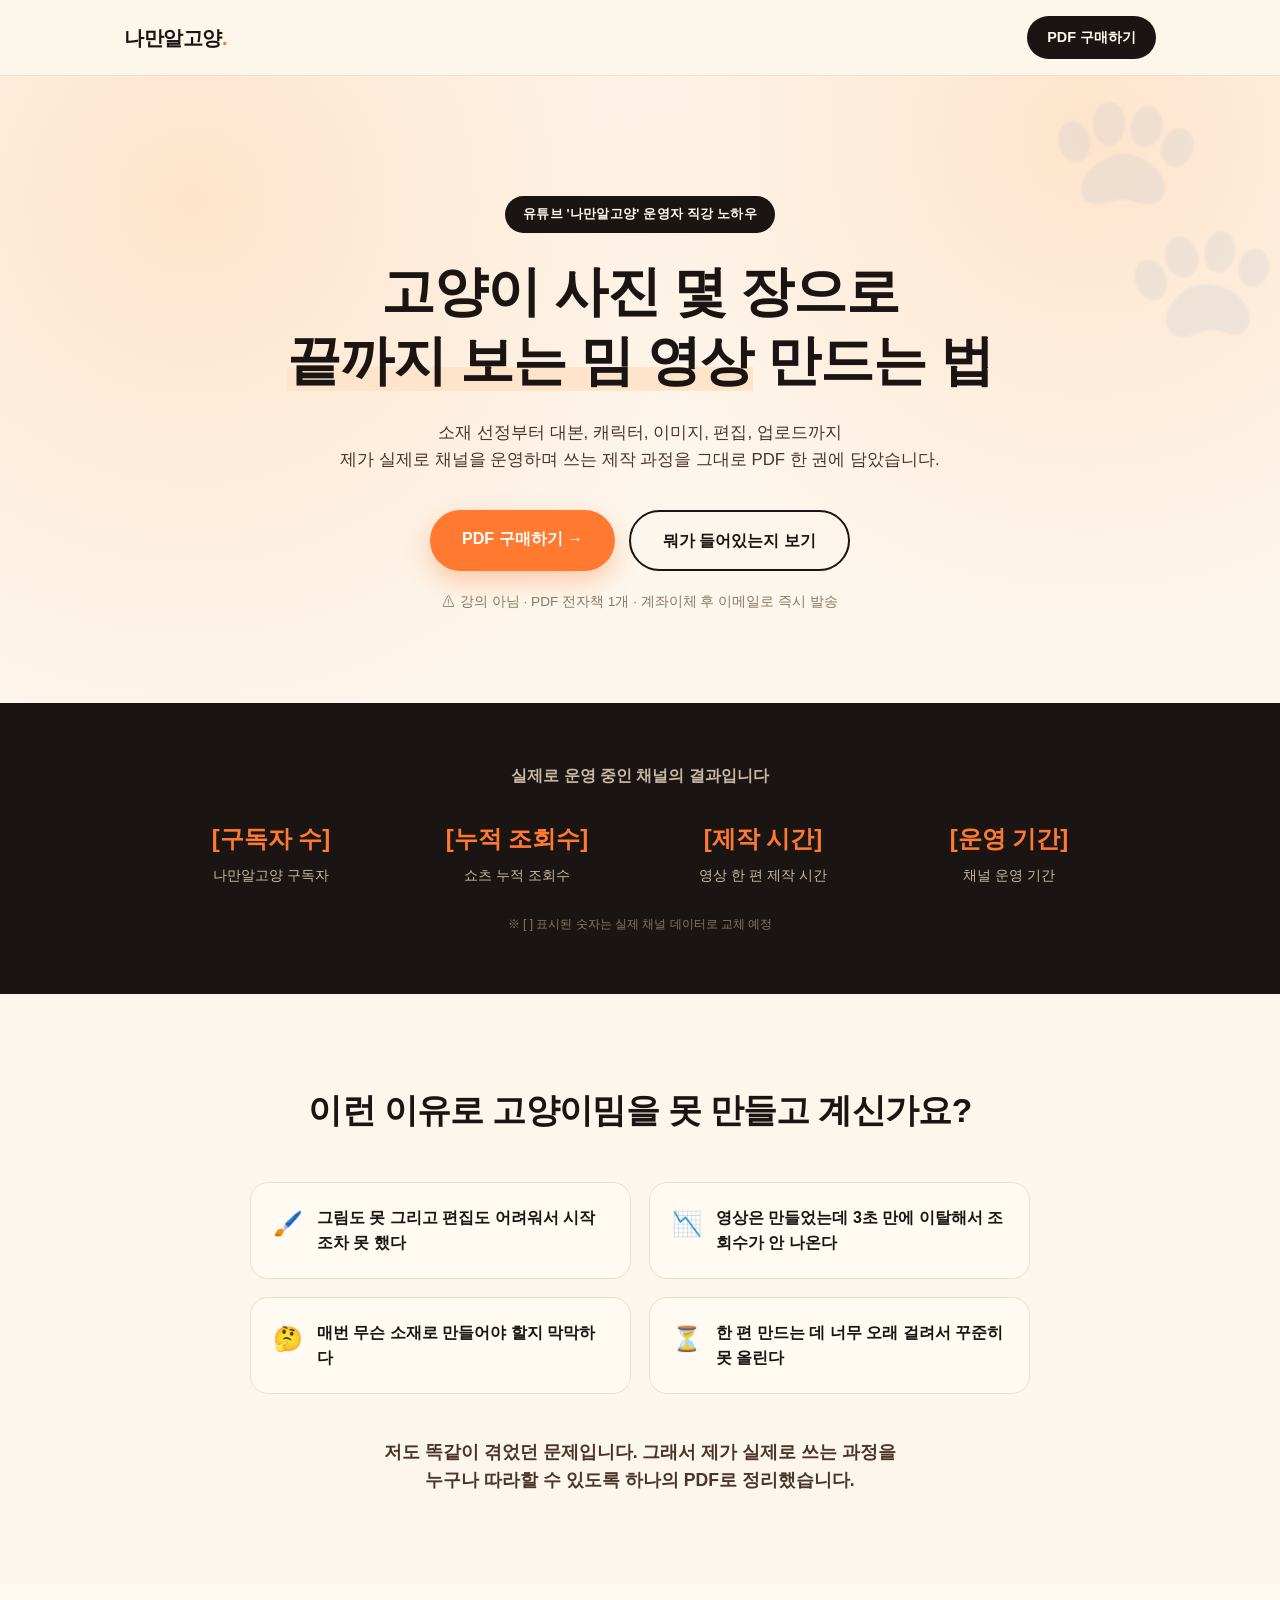
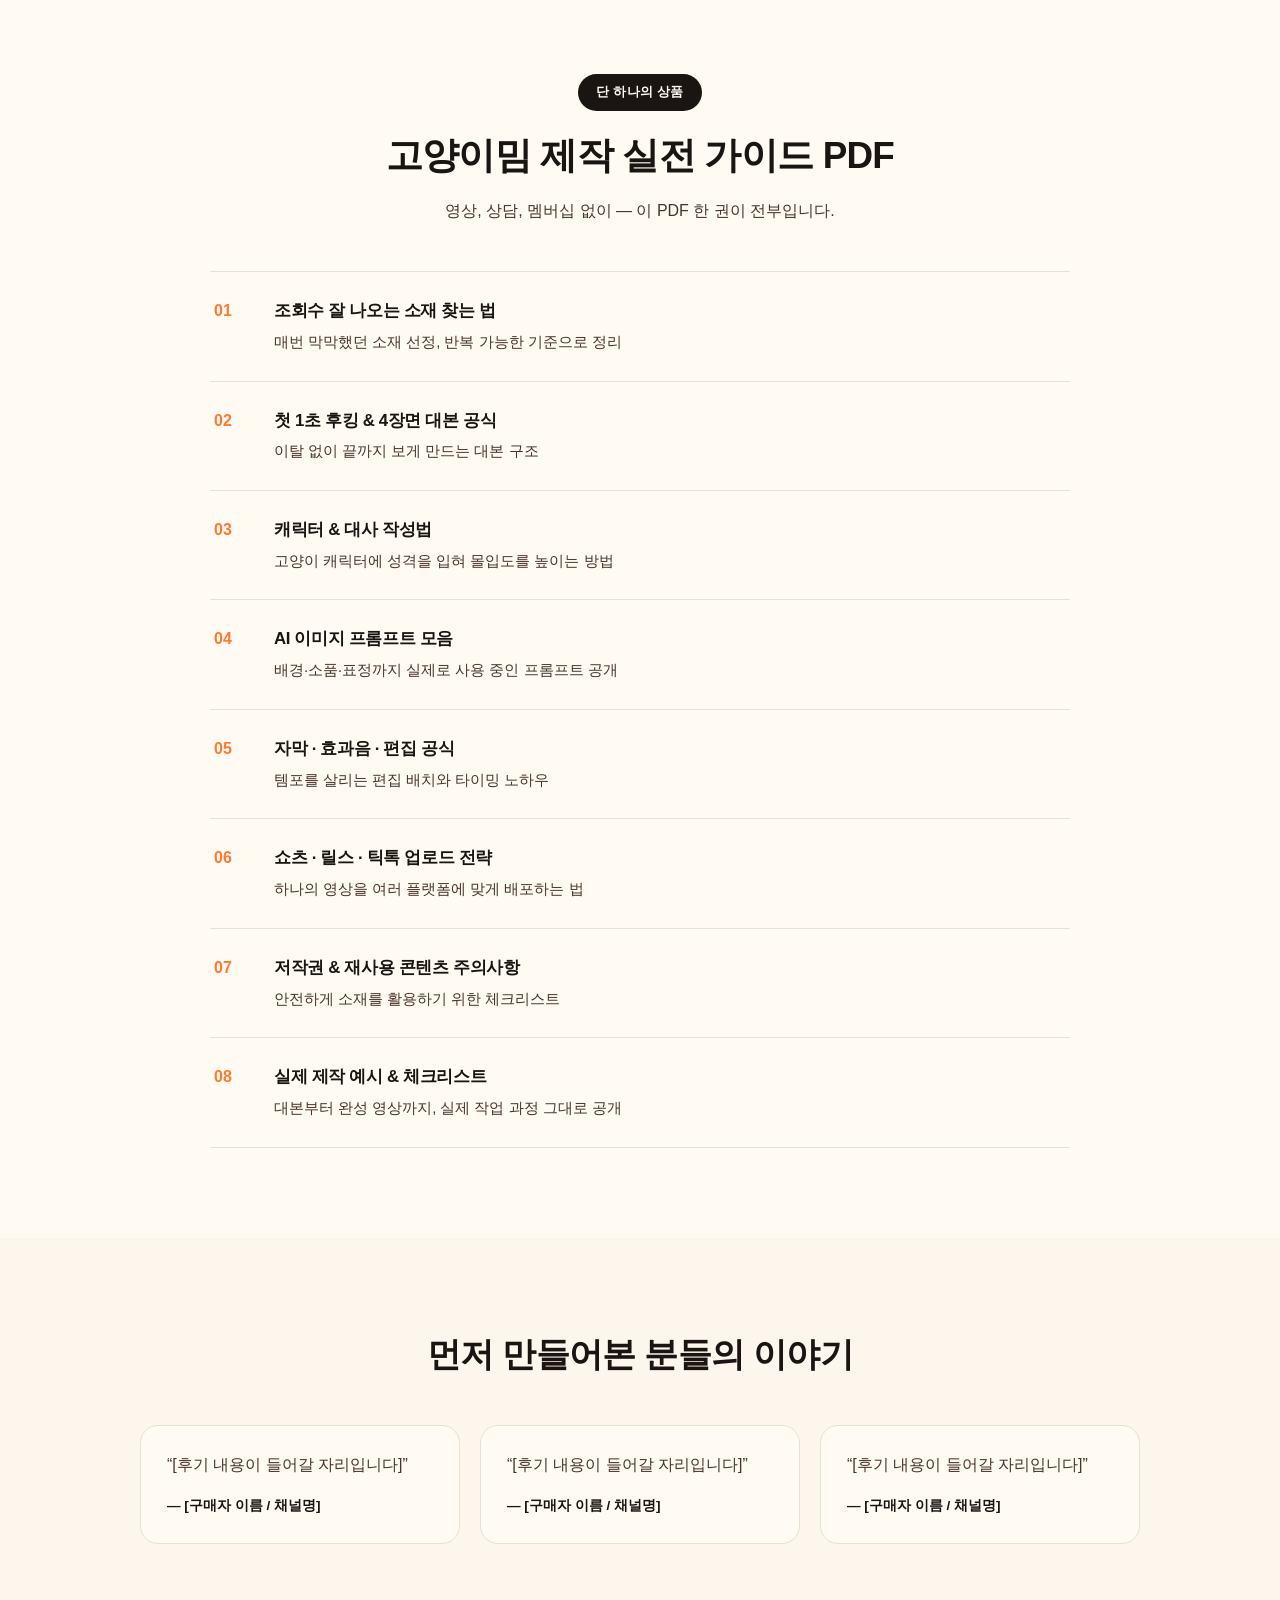
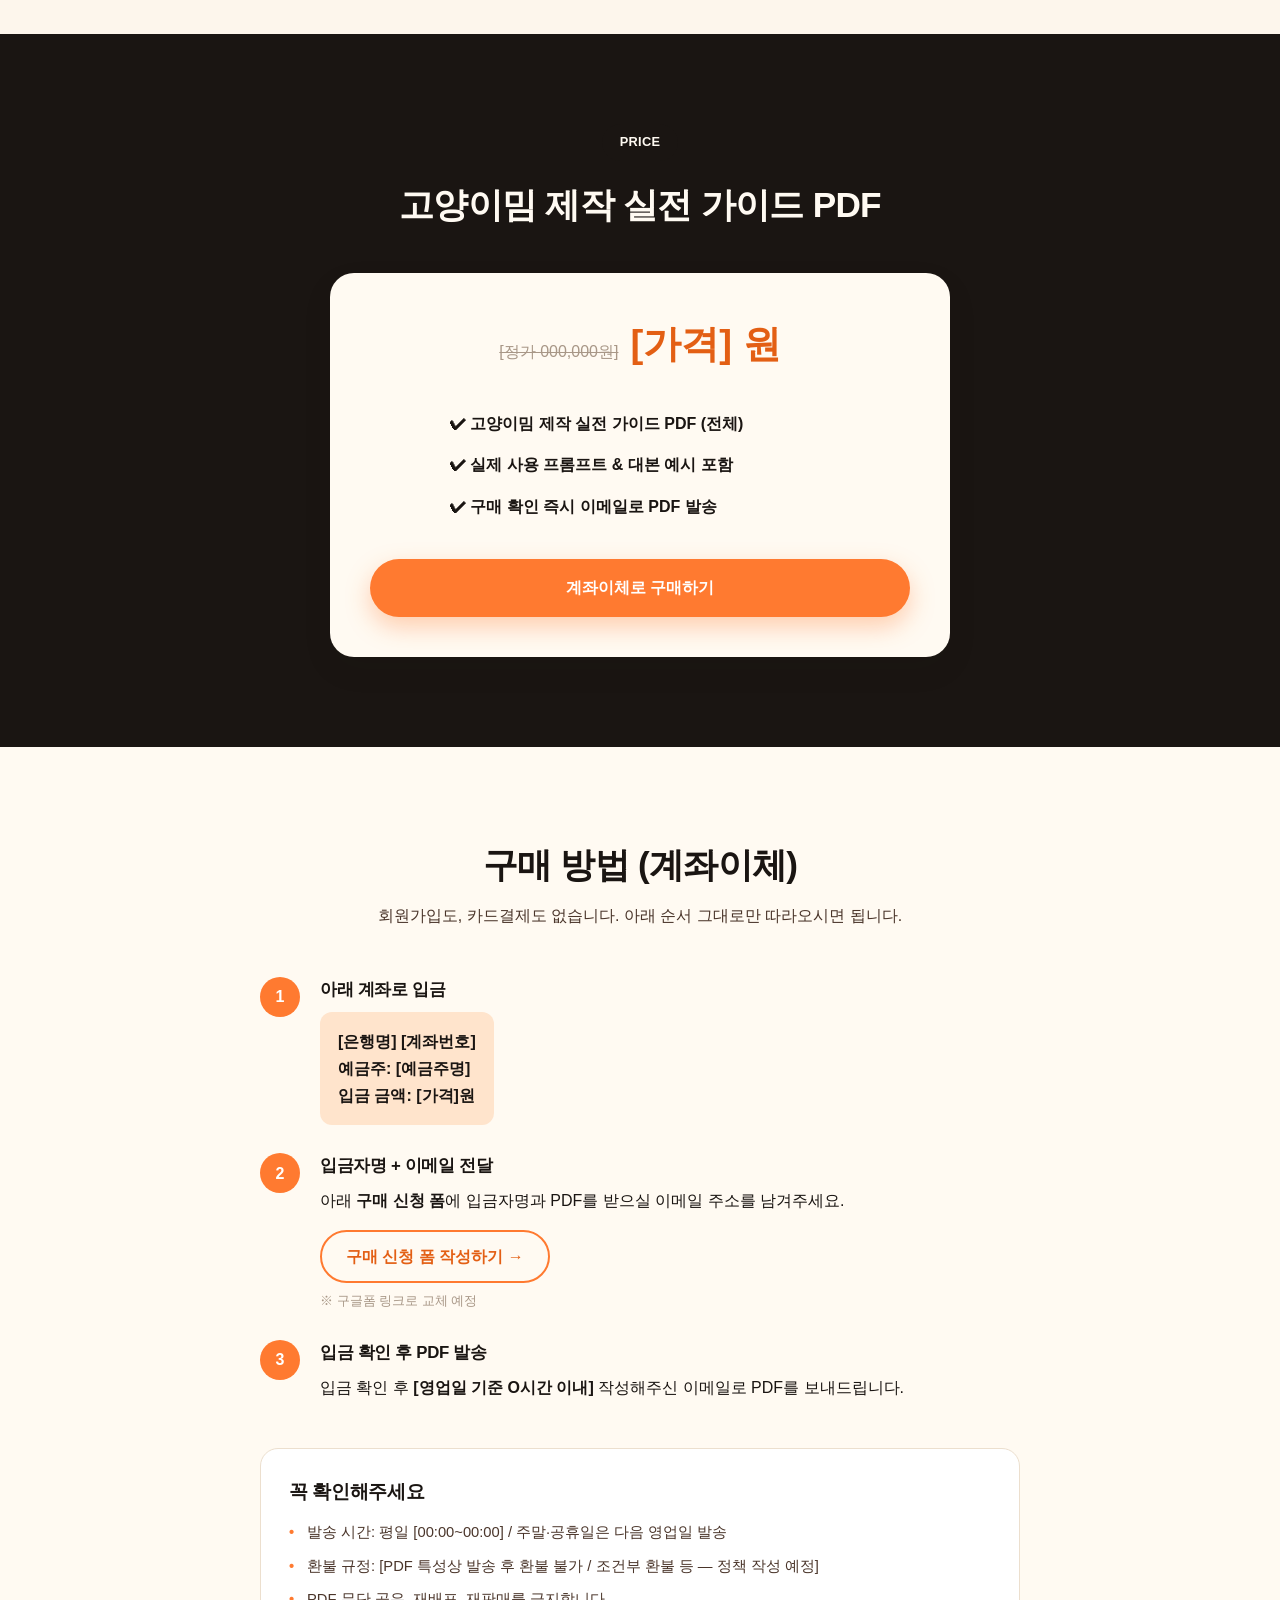
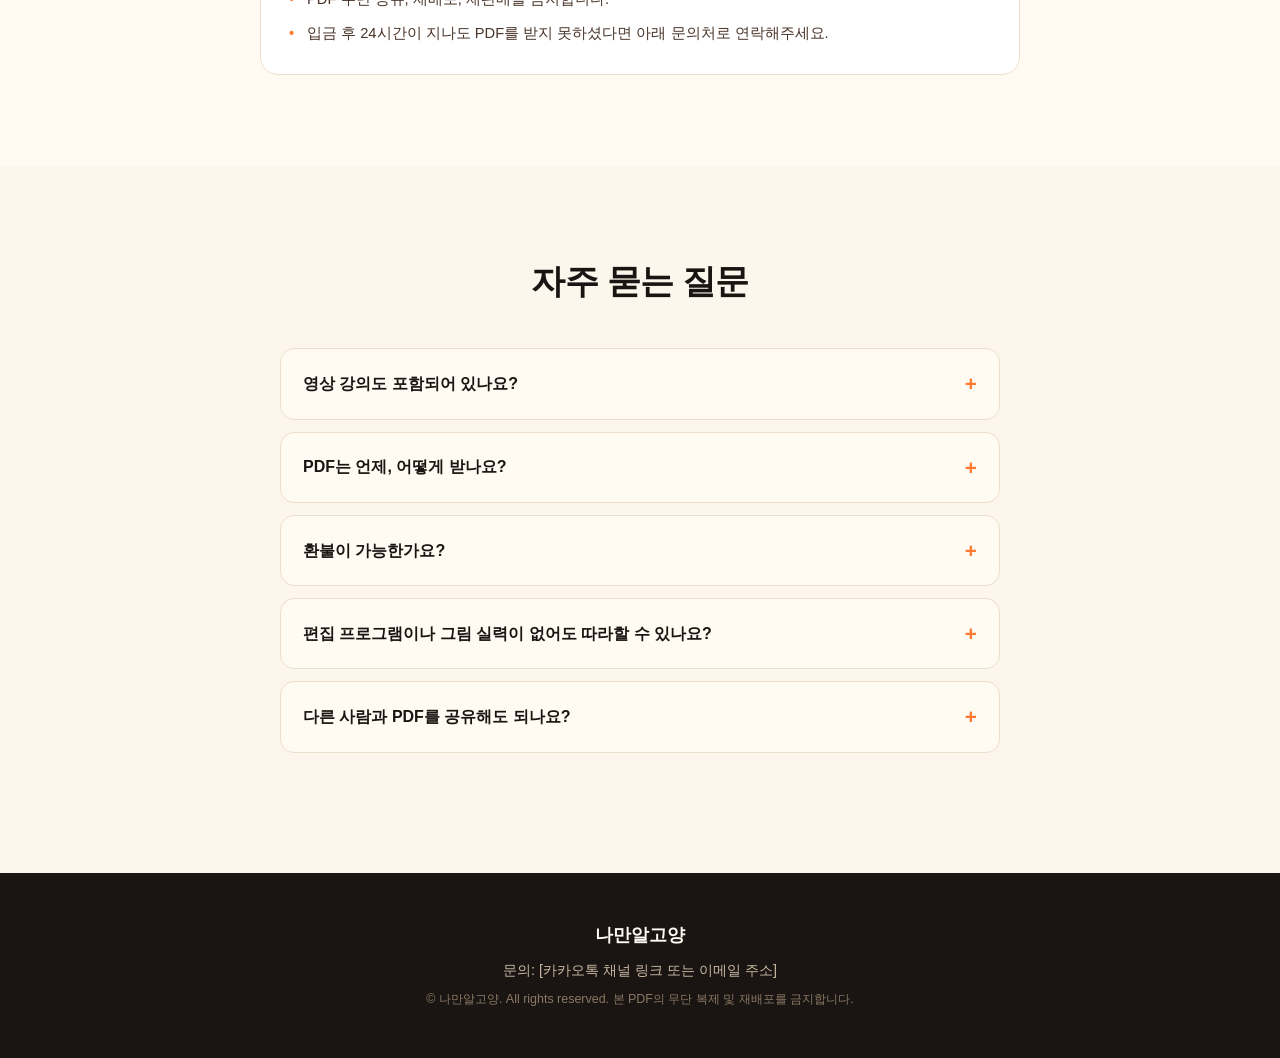
==== index.html @ a1e2349f "고양이밈 제작 가이드 PDF 랜딩페이지 초안 추가" ====
<!DOCTYPE html>
<html lang="ko">
<head>
<meta charset="UTF-8">
<meta name="viewport" content="width=device-width, initial-scale=1.0">
<title>나만알고양 | 고양이밈 제작 가이드 PDF</title>
<meta name="description" content="유튜브 채널 '나만알고양' 운영자가 직접 정리한 고양이밈 영상 제작 실전 가이드 PDF">
<link rel="icon" href="data:image/svg+xml,<svg xmlns=%22http://www.w3.org/2000/svg%22 viewBox=%220 0 100 100%22><text y=%22.9em%22 font-size=%2290%22>🐱</text></svg>">
<link rel="stylesheet" href="styles.css">
</head>
<body>

<header class="nav">
  <div class="nav-inner">
    <a href="#top" class="logo">나만알고양<span class="logo-dot">.</span></a>
    <a href="#buy" class="nav-cta">PDF 구매하기</a>
  </div>
</header>

<main id="top">

  <!-- HERO -->
  <section class="hero">
    <div class="hero-bg-paws" aria-hidden="true">🐾</div>
    <div class="hero-inner">
      <p class="eyebrow">유튜브 '나만알고양' 운영자 직강 노하우</p>
      <h1>
        고양이 사진 몇 장으로<br>
        <span class="highlight">끝까지 보는 밈 영상</span> 만드는 법
      </h1>
      <p class="hero-sub">
        소재 선정부터 대본, 캐릭터, 이미지, 편집, 업로드까지<br class="br-desktop">
        제가 실제로 채널을 운영하며 쓰는 제작 과정을 그대로 PDF 한 권에 담았습니다.
      </p>
      <div class="hero-actions">
        <a href="#buy" class="btn btn-primary">PDF 구매하기 →</a>
        <a href="#inside" class="btn btn-ghost">뭐가 들어있는지 보기</a>
      </div>
      <p class="hero-note">⚠ 강의 아님 · PDF 전자책 1개 · 계좌이체 후 이메일로 즉시 발송</p>
    </div>
  </section>

  <!-- PROOF / CHANNEL STATS -->
  <section class="proof">
    <div class="proof-inner">
      <p class="proof-label">실제로 운영 중인 채널의 결과입니다</p>
      <div class="proof-grid">
        <div class="proof-card">
          <span class="proof-num">[구독자 수]</span>
          <span class="proof-desc">나만알고양 구독자</span>
        </div>
        <div class="proof-card">
          <span class="proof-num">[누적 조회수]</span>
          <span class="proof-desc">쇼츠 누적 조회수</span>
        </div>
        <div class="proof-card">
          <span class="proof-num">[제작 시간]</span>
          <span class="proof-desc">영상 한 편 제작 시간</span>
        </div>
        <div class="proof-card">
          <span class="proof-num">[운영 기간]</span>
          <span class="proof-desc">채널 운영 기간</span>
        </div>
      </div>
      <p class="proof-edit">※ [ ] 표시된 숫자는 실제 채널 데이터로 교체 예정</p>
    </div>
  </section>

  <!-- PAIN POINTS -->
  <section class="pain">
    <div class="pain-inner">
      <h2>이런 이유로 고양이밈을 못 만들고 계신가요?</h2>
      <ul class="pain-list">
        <li>
          <span class="pain-icon">🖌️</span>
          <p>그림도 못 그리고 편집도 어려워서 시작조차 못 했다</p>
        </li>
        <li>
          <span class="pain-icon">📉</span>
          <p>영상은 만들었는데 3초 만에 이탈해서 조회수가 안 나온다</p>
        </li>
        <li>
          <span class="pain-icon">🤔</span>
          <p>매번 무슨 소재로 만들어야 할지 막막하다</p>
        </li>
        <li>
          <span class="pain-icon">⏳</span>
          <p>한 편 만드는 데 너무 오래 걸려서 꾸준히 못 올린다</p>
        </li>
      </ul>
      <p class="pain-answer">
        저도 똑같이 겪었던 문제입니다. 그래서 제가 실제로 쓰는 과정을<br class="br-desktop">
        누구나 따라할 수 있도록 하나의 PDF로 정리했습니다.
      </p>
    </div>
  </section>

  <!-- WHAT'S INSIDE -->
  <section class="inside" id="inside">
    <div class="inside-inner">
      <p class="eyebrow center">단 하나의 상품</p>
      <h2 class="center">고양이밈 제작 실전 가이드 PDF</h2>
      <p class="inside-sub center">
        영상, 상담, 멤버십 없이 — 이 PDF 한 권이 전부입니다.
      </p>

      <div class="toc">
        <div class="toc-item">
          <span class="toc-num">01</span>
          <div>
            <h3>조회수 잘 나오는 소재 찾는 법</h3>
            <p>매번 막막했던 소재 선정, 반복 가능한 기준으로 정리</p>
          </div>
        </div>
        <div class="toc-item">
          <span class="toc-num">02</span>
          <div>
            <h3>첫 1초 후킹 &amp; 4장면 대본 공식</h3>
            <p>이탈 없이 끝까지 보게 만드는 대본 구조</p>
          </div>
        </div>
        <div class="toc-item">
          <span class="toc-num">03</span>
          <div>
            <h3>캐릭터 &amp; 대사 작성법</h3>
            <p>고양이 캐릭터에 성격을 입혀 몰입도를 높이는 방법</p>
          </div>
        </div>
        <div class="toc-item">
          <span class="toc-num">04</span>
          <div>
            <h3>AI 이미지 프롬프트 모음</h3>
            <p>배경·소품·표정까지 실제로 사용 중인 프롬프트 공개</p>
          </div>
        </div>
        <div class="toc-item">
          <span class="toc-num">05</span>
          <div>
            <h3>자막 · 효과음 · 편집 공식</h3>
            <p>템포를 살리는 편집 배치와 타이밍 노하우</p>
          </div>
        </div>
        <div class="toc-item">
          <span class="toc-num">06</span>
          <div>
            <h3>쇼츠 · 릴스 · 틱톡 업로드 전략</h3>
            <p>하나의 영상을 여러 플랫폼에 맞게 배포하는 법</p>
          </div>
        </div>
        <div class="toc-item">
          <span class="toc-num">07</span>
          <div>
            <h3>저작권 &amp; 재사용 콘텐츠 주의사항</h3>
            <p>안전하게 소재를 활용하기 위한 체크리스트</p>
          </div>
        </div>
        <div class="toc-item">
          <span class="toc-num">08</span>
          <div>
            <h3>실제 제작 예시 &amp; 체크리스트</h3>
            <p>대본부터 완성 영상까지, 실제 작업 과정 그대로 공개</p>
          </div>
        </div>
      </div>
    </div>
  </section>

  <!-- TESTIMONIAL / PLACEHOLDER -->
  <section class="testi">
    <div class="testi-inner">
      <h2 class="center">먼저 만들어본 분들의 이야기</h2>
      <div class="testi-grid">
        <blockquote class="testi-card">
          <p>“[후기 내용이 들어갈 자리입니다]”</p>
          <cite>— [구매자 이름 / 채널명]</cite>
        </blockquote>
        <blockquote class="testi-card">
          <p>“[후기 내용이 들어갈 자리입니다]”</p>
          <cite>— [구매자 이름 / 채널명]</cite>
        </blockquote>
        <blockquote class="testi-card">
          <p>“[후기 내용이 들어갈 자리입니다]”</p>
          <cite>— [구매자 이름 / 채널명]</cite>
        </blockquote>
      </div>
    </div>
  </section>

  <!-- PRICE / BUY -->
  <section class="buy" id="buy">
    <div class="buy-inner">
      <p class="eyebrow center">PRICE</p>
      <h2 class="center">고양이밈 제작 실전 가이드 PDF</h2>

      <div class="price-card">
        <div class="price-top">
          <span class="price-old">[정가 000,000원]</span>
          <span class="price-now">[가격] 원</span>
        </div>
        <ul class="price-list">
          <li>✔ 고양이밈 제작 실전 가이드 PDF (전체)</li>
          <li>✔ 실제 사용 프롬프트 &amp; 대본 예시 포함</li>
          <li>✔ 구매 확인 즉시 이메일로 PDF 발송</li>
        </ul>
        <a href="#howtobuy" class="btn btn-primary btn-wide">계좌이체로 구매하기</a>
      </div>
    </div>
  </section>

  <!-- HOW TO BUY -->
  <section class="howtobuy" id="howtobuy">
    <div class="howtobuy-inner">
      <h2 class="center">구매 방법 (계좌이체)</h2>
      <p class="howtobuy-sub center">회원가입도, 카드결제도 없습니다. 아래 순서 그대로만 따라오시면 됩니다.</p>

      <ol class="steps">
        <li>
          <span class="step-num">1</span>
          <div>
            <h3>아래 계좌로 입금</h3>
            <p class="account-box">
              [은행명] [계좌번호]<br>
              예금주: [예금주명]<br>
              입금 금액: [가격]원
            </p>
          </div>
        </li>
        <li>
          <span class="step-num">2</span>
          <div>
            <h3>입금자명 + 이메일 전달</h3>
            <p>아래 <strong>구매 신청 폼</strong>에 입금자명과 PDF를 받으실 이메일 주소를 남겨주세요.</p>
            <a href="#" class="btn btn-outline" id="form-link">구매 신청 폼 작성하기 →</a>
            <p class="small-note">※ 구글폼 링크로 교체 예정</p>
          </div>
        </li>
        <li>
          <span class="step-num">3</span>
          <div>
            <h3>입금 확인 후 PDF 발송</h3>
            <p>입금 확인 후 <strong>[영업일 기준 O시간 이내]</strong> 작성해주신 이메일로 PDF를 보내드립니다.</p>
          </div>
        </li>
      </ol>

      <div class="notice-box">
        <h3>꼭 확인해주세요</h3>
        <ul>
          <li>발송 시간: 평일 [00:00~00:00] / 주말·공휴일은 다음 영업일 발송</li>
          <li>환불 규정: [PDF 특성상 발송 후 환불 불가 / 조건부 환불 등 — 정책 작성 예정]</li>
          <li>PDF 무단 공유, 재배포, 재판매를 금지합니다.</li>
          <li>입금 후 24시간이 지나도 PDF를 받지 못하셨다면 아래 문의처로 연락해주세요.</li>
        </ul>
      </div>
    </div>
  </section>

  <!-- FAQ -->
  <section class="faq">
    <div class="faq-inner">
      <h2 class="center">자주 묻는 질문</h2>

      <div class="faq-list">
        <details class="faq-item">
          <summary>영상 강의도 포함되어 있나요?</summary>
          <p>아니요. 이 상품은 <strong>PDF 전자책 1개</strong>로만 구성되어 있습니다. 영상 강의, 멤버십, 1:1 피드백은 제공하지 않습니다.</p>
        </details>
        <details class="faq-item">
          <summary>PDF는 언제, 어떻게 받나요?</summary>
          <p>계좌이체 후 구매 신청 폼에 남겨주신 이메일로 발송됩니다. 확인 후 [영업일 기준 O시간 이내]에 보내드립니다.</p>
        </details>
        <details class="faq-item">
          <summary>환불이 가능한가요?</summary>
          <p>[환불 정책 내용을 이곳에 작성 예정 — 예: PDF 특성상 발송 완료 후에는 환불이 어렵습니다.]</p>
        </details>
        <details class="faq-item">
          <summary>편집 프로그램이나 그림 실력이 없어도 따라할 수 있나요?</summary>
          <p>네. 그림을 그리지 못해도, 편집을 잘하지 못해도 따라할 수 있도록 실제 사용하는 도구와 과정 위주로 정리했습니다.</p>
        </details>
        <details class="faq-item">
          <summary>다른 사람과 PDF를 공유해도 되나요?</summary>
          <p>안 됩니다. 무단 공유, 재배포, 재판매는 금지되어 있으며 확인될 경우 별도 안내 없이 제재될 수 있습니다.</p>
        </details>
      </div>
    </div>
  </section>

</main>

<footer class="footer">
  <div class="footer-inner">
    <p class="footer-logo">나만알고양</p>
    <p class="footer-contact">문의: [카카오톡 채널 링크 또는 이메일 주소]</p>
    <p class="footer-copy">© 나만알고양. All rights reserved. 본 PDF의 무단 복제 및 재배포를 금지합니다.</p>
  </div>
</footer>

<script src="script.js"></script>
</body>
</html>
---- styles.css ----
/* ===== Reset & Base ===== */
* { margin: 0; padding: 0; box-sizing: border-box; }

:root {
  --ink: #1a1512;
  --cream: #fdf6ec;
  --paper: #fffaf2;
  --orange: #ff7a30;
  --orange-dark: #e35f14;
  --orange-light: #ffe4cc;
  --brown: #4a352a;
  --line: #ecdfce;
  --shadow: 0 12px 30px rgba(26, 21, 18, 0.08);
  --radius: 18px;
}

html { scroll-behavior: smooth; }

body {
  font-family: "Pretendard", "Apple SD Gothic Neo", "Noto Sans KR", -apple-system, BlinkMacSystemFont, sans-serif;
  color: var(--ink);
  background: var(--cream);
  line-height: 1.6;
  -webkit-font-smoothing: antialiased;
  overflow-x: hidden;
}

img { max-width: 100%; display: block; }
a { text-decoration: none; color: inherit; }
ul, ol { list-style: none; }

.center { text-align: center; }
.br-desktop { display: inline; }
@media (max-width: 640px) {
  .br-desktop { display: none; }
}

h1, h2, h3 { font-weight: 800; letter-spacing: -0.02em; }

/* ===== Nav ===== */
.nav {
  position: sticky;
  top: 0;
  z-index: 100;
  background: rgba(253, 246, 236, 0.85);
  backdrop-filter: blur(10px);
  border-bottom: 1px solid var(--line);
}
.nav-inner {
  max-width: 1080px;
  margin: 0 auto;
  padding: 16px 24px;
  display: flex;
  align-items: center;
  justify-content: space-between;
}
.logo {
  font-size: 1.25rem;
  font-weight: 900;
  letter-spacing: -0.02em;
}
.logo-dot { color: var(--orange); }
.nav-cta {
  background: var(--ink);
  color: var(--paper);
  padding: 10px 20px;
  border-radius: 999px;
  font-size: 0.9rem;
  font-weight: 700;
  transition: transform 0.15s ease, background 0.15s ease;
}
.nav-cta:hover { background: var(--orange-dark); transform: translateY(-1px); }

/* ===== Buttons ===== */
.btn {
  display: inline-block;
  padding: 16px 32px;
  border-radius: 999px;
  font-weight: 800;
  font-size: 1rem;
  transition: transform 0.15s ease, box-shadow 0.15s ease, background 0.15s ease;
}
.btn-primary {
  background: var(--orange);
  color: #fff;
  box-shadow: 0 10px 24px rgba(255, 122, 48, 0.35);
}
.btn-primary:hover { background: var(--orange-dark); transform: translateY(-2px); }
.btn-ghost {
  background: transparent;
  color: var(--ink);
  border: 2px solid var(--ink);
}
.btn-ghost:hover { background: var(--ink); color: var(--paper); }
.btn-outline {
  display: inline-block;
  margin-top: 16px;
  padding: 12px 24px;
  border-radius: 999px;
  border: 2px solid var(--orange);
  color: var(--orange-dark);
  font-weight: 700;
}
.btn-outline:hover { background: var(--orange); color: #fff; }
.btn-wide { width: 100%; text-align: center; margin-top: 24px; }

/* ===== Hero ===== */
.hero {
  position: relative;
  padding: 120px 24px 90px;
  text-align: center;
  overflow: hidden;
  background:
    radial-gradient(circle at 15% 20%, var(--orange-light) 0%, transparent 45%),
    radial-gradient(circle at 85% 10%, var(--orange-light) 0%, transparent 40%);
}
.hero-bg-paws {
  position: absolute;
  top: -40px;
  right: -20px;
  font-size: 220px;
  opacity: 0.06;
  transform: rotate(15deg);
  pointer-events: none;
}
.hero-inner { max-width: 780px; margin: 0 auto; position: relative; }
.eyebrow {
  display: inline-block;
  background: var(--ink);
  color: var(--paper);
  padding: 8px 18px;
  border-radius: 999px;
  font-size: 0.8rem;
  font-weight: 700;
  margin-bottom: 24px;
  letter-spacing: 0.02em;
}
.eyebrow.center { display: block; width: fit-content; margin: 0 auto 16px; }
.hero h1 {
  font-size: clamp(2.1rem, 5.2vw, 3.4rem);
  line-height: 1.28;
  margin-bottom: 24px;
}
.highlight {
  background: linear-gradient(transparent 60%, var(--orange-light) 60%);
}
.hero-sub {
  font-size: 1.05rem;
  color: var(--brown);
  margin-bottom: 36px;
}
.hero-actions {
  display: flex;
  gap: 14px;
  justify-content: center;
  flex-wrap: wrap;
  margin-bottom: 20px;
}
.hero-note {
  font-size: 0.85rem;
  color: #8a7864;
}

/* ===== Proof ===== */
.proof { padding: 60px 24px; background: var(--ink); color: var(--paper); }
.proof-inner { max-width: 960px; margin: 0 auto; text-align: center; }
.proof-label { color: #c9b8a4; margin-bottom: 32px; font-weight: 600; }
.proof-grid {
  display: grid;
  grid-template-columns: repeat(4, 1fr);
  gap: 24px;
}
@media (max-width: 720px) {
  .proof-grid { grid-template-columns: repeat(2, 1fr); }
}
.proof-card { display: flex; flex-direction: column; gap: 6px; }
.proof-num { font-size: 1.5rem; font-weight: 900; color: var(--orange); }
.proof-desc { font-size: 0.85rem; color: #c9b8a4; }
.proof-edit { margin-top: 28px; font-size: 0.75rem; color: #8a7864; }

/* ===== Pain ===== */
.pain { padding: 90px 24px; }
.pain-inner { max-width: 780px; margin: 0 auto; text-align: center; }
.pain h2 { font-size: clamp(1.5rem, 3.4vw, 2.1rem); margin-bottom: 44px; }
.pain-list {
  display: grid;
  grid-template-columns: repeat(2, 1fr);
  gap: 18px;
  text-align: left;
  margin-bottom: 44px;
}
@media (max-width: 640px) {
  .pain-list { grid-template-columns: 1fr; }
}
.pain-list li {
  background: var(--paper);
  border: 1px solid var(--line);
  border-radius: var(--radius);
  padding: 22px;
  display: flex;
  gap: 14px;
  align-items: flex-start;
}
.pain-icon { font-size: 1.5rem; }
.pain-list p { font-weight: 600; }
.pain-answer {
  font-size: 1.1rem;
  font-weight: 700;
  color: var(--brown);
}

/* ===== Inside / TOC ===== */
.inside { padding: 90px 24px; background: var(--paper); }
.inside-inner { max-width: 860px; margin: 0 auto; }
.inside h2 { font-size: clamp(1.6rem, 3.6vw, 2.3rem); margin-bottom: 12px; }
.inside-sub { color: var(--brown); margin-bottom: 48px; }
.toc { display: flex; flex-direction: column; gap: 0; border-top: 1px solid var(--line); }
.toc-item {
  display: flex;
  gap: 24px;
  align-items: flex-start;
  padding: 26px 4px;
  border-bottom: 1px solid var(--line);
}
.toc-num {
  font-size: 1rem;
  font-weight: 900;
  color: var(--orange);
  min-width: 36px;
}
.toc-item h3 { font-size: 1.05rem; margin-bottom: 6px; }
.toc-item p { color: var(--brown); font-size: 0.92rem; }

/* ===== Testimonials ===== */
.testi { padding: 90px 24px; }
.testi-inner { max-width: 1000px; margin: 0 auto; }
.testi h2 { font-size: clamp(1.5rem, 3.4vw, 2.1rem); margin-bottom: 44px; }
.testi-grid {
  display: grid;
  grid-template-columns: repeat(3, 1fr);
  gap: 20px;
}
@media (max-width: 820px) {
  .testi-grid { grid-template-columns: 1fr; }
}
.testi-card {
  background: var(--paper);
  border: 1px solid var(--line);
  border-radius: var(--radius);
  padding: 26px;
}
.testi-card p { margin-bottom: 14px; color: var(--brown); }
.testi-card cite { font-size: 0.85rem; font-weight: 700; font-style: normal; }

/* ===== Buy / Price ===== */
.buy { padding: 90px 24px; background: var(--ink); color: var(--paper); }
.buy-inner { max-width: 620px; margin: 0 auto; }
.buy h2 { font-size: clamp(1.6rem, 3.6vw, 2.2rem); margin-bottom: 40px; }
.price-card {
  background: var(--paper);
  color: var(--ink);
  border-radius: 24px;
  padding: 40px;
  box-shadow: var(--shadow);
}
.price-top {
  display: flex;
  align-items: baseline;
  gap: 12px;
  justify-content: center;
  margin-bottom: 28px;
  flex-wrap: wrap;
}
.price-old { text-decoration: line-through; color: #a89787; font-size: 1rem; }
.price-now { font-size: 2.4rem; font-weight: 900; color: var(--orange-dark); }
.price-list { margin: 0 auto 8px; max-width: 380px; }
.price-list li { padding: 8px 0; font-weight: 600; }

/* ===== How To Buy ===== */
.howtobuy { padding: 90px 24px; background: var(--paper); }
.howtobuy-inner { max-width: 760px; margin: 0 auto; }
.howtobuy h2 { font-size: clamp(1.6rem, 3.6vw, 2.2rem); margin-bottom: 10px; }
.howtobuy-sub { color: var(--brown); margin-bottom: 48px; }
.steps { display: flex; flex-direction: column; gap: 28px; margin-bottom: 48px; }
.steps li { display: flex; gap: 20px; }
.step-num {
  flex: none;
  width: 40px;
  height: 40px;
  border-radius: 50%;
  background: var(--orange);
  color: #fff;
  font-weight: 900;
  display: flex;
  align-items: center;
  justify-content: center;
}
.steps h3 { margin-bottom: 8px; font-size: 1.05rem; }
.account-box {
  background: var(--orange-light);
  border-radius: 12px;
  padding: 16px 18px;
  font-weight: 700;
  line-height: 1.7;
}
.small-note { font-size: 0.8rem; color: #a89787; margin-top: 8px; }
.notice-box {
  background: #fff;
  border: 1px solid var(--line);
  border-radius: var(--radius);
  padding: 28px;
}
.notice-box h3 { margin-bottom: 14px; }
.notice-box ul { display: flex; flex-direction: column; gap: 10px; }
.notice-box li {
  font-size: 0.92rem;
  color: var(--brown);
  padding-left: 18px;
  position: relative;
}
.notice-box li::before {
  content: "•";
  position: absolute;
  left: 0;
  color: var(--orange);
  font-weight: 900;
}

/* ===== FAQ ===== */
.faq { padding: 90px 24px 120px; }
.faq-inner { max-width: 720px; margin: 0 auto; }
.faq h2 { font-size: clamp(1.5rem, 3.4vw, 2.1rem); margin-bottom: 40px; }
.faq-list { display: flex; flex-direction: column; gap: 12px; }
.faq-item {
  background: var(--paper);
  border: 1px solid var(--line);
  border-radius: 14px;
  padding: 18px 22px;
}
.faq-item summary {
  cursor: pointer;
  font-weight: 700;
  list-style: none;
  display: flex;
  justify-content: space-between;
  align-items: center;
}
.faq-item summary::after {
  content: "+";
  font-size: 1.3rem;
  color: var(--orange);
  font-weight: 900;
  transition: transform 0.2s ease;
}
.faq-item[open] summary::after { transform: rotate(45deg); }
.faq-item summary::-webkit-details-marker { display: none; }
.faq-item p { margin-top: 14px; color: var(--brown); font-size: 0.92rem; }

/* ===== Footer ===== */
.footer { padding: 48px 24px; background: var(--ink); color: #c9b8a4; text-align: center; }
.footer-logo { color: var(--paper); font-weight: 900; font-size: 1.1rem; margin-bottom: 10px; }
.footer-contact { margin-bottom: 8px; font-size: 0.9rem; }
.footer-copy { font-size: 0.78rem; color: #8a7864; }
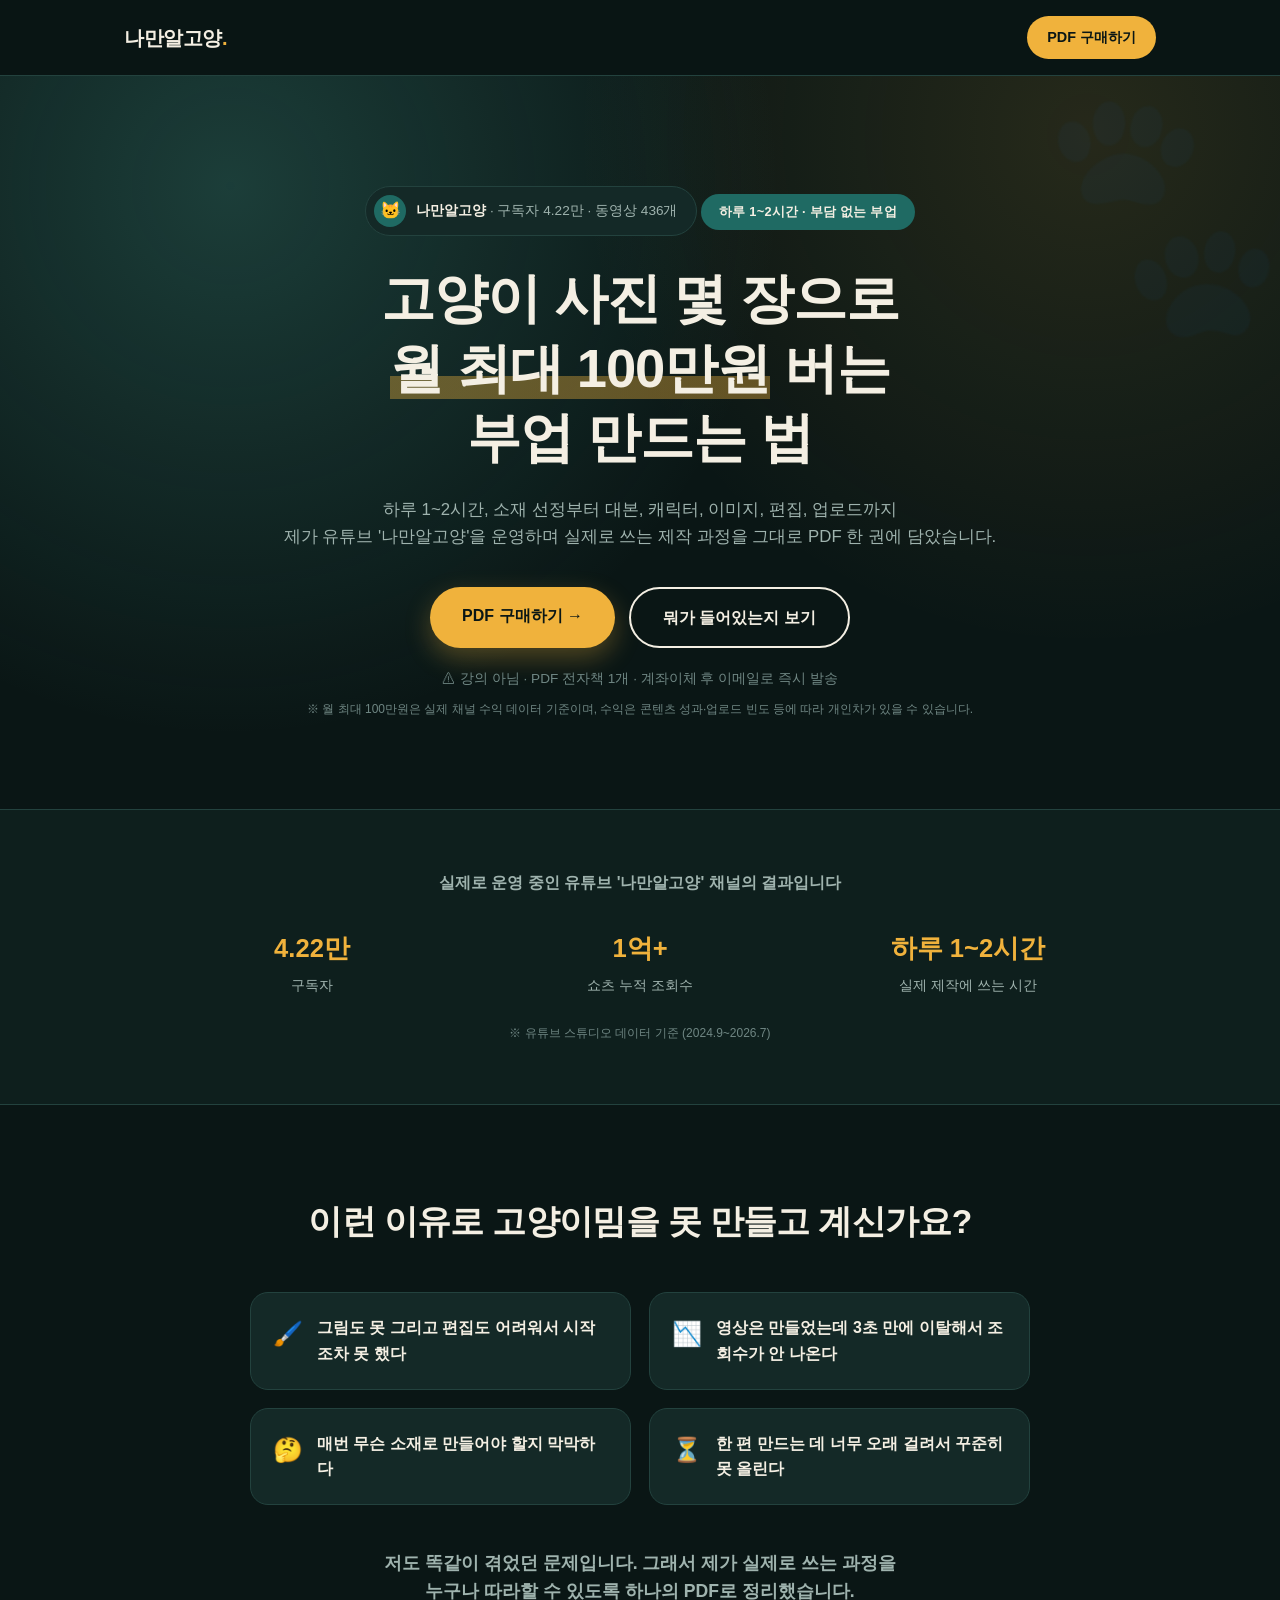
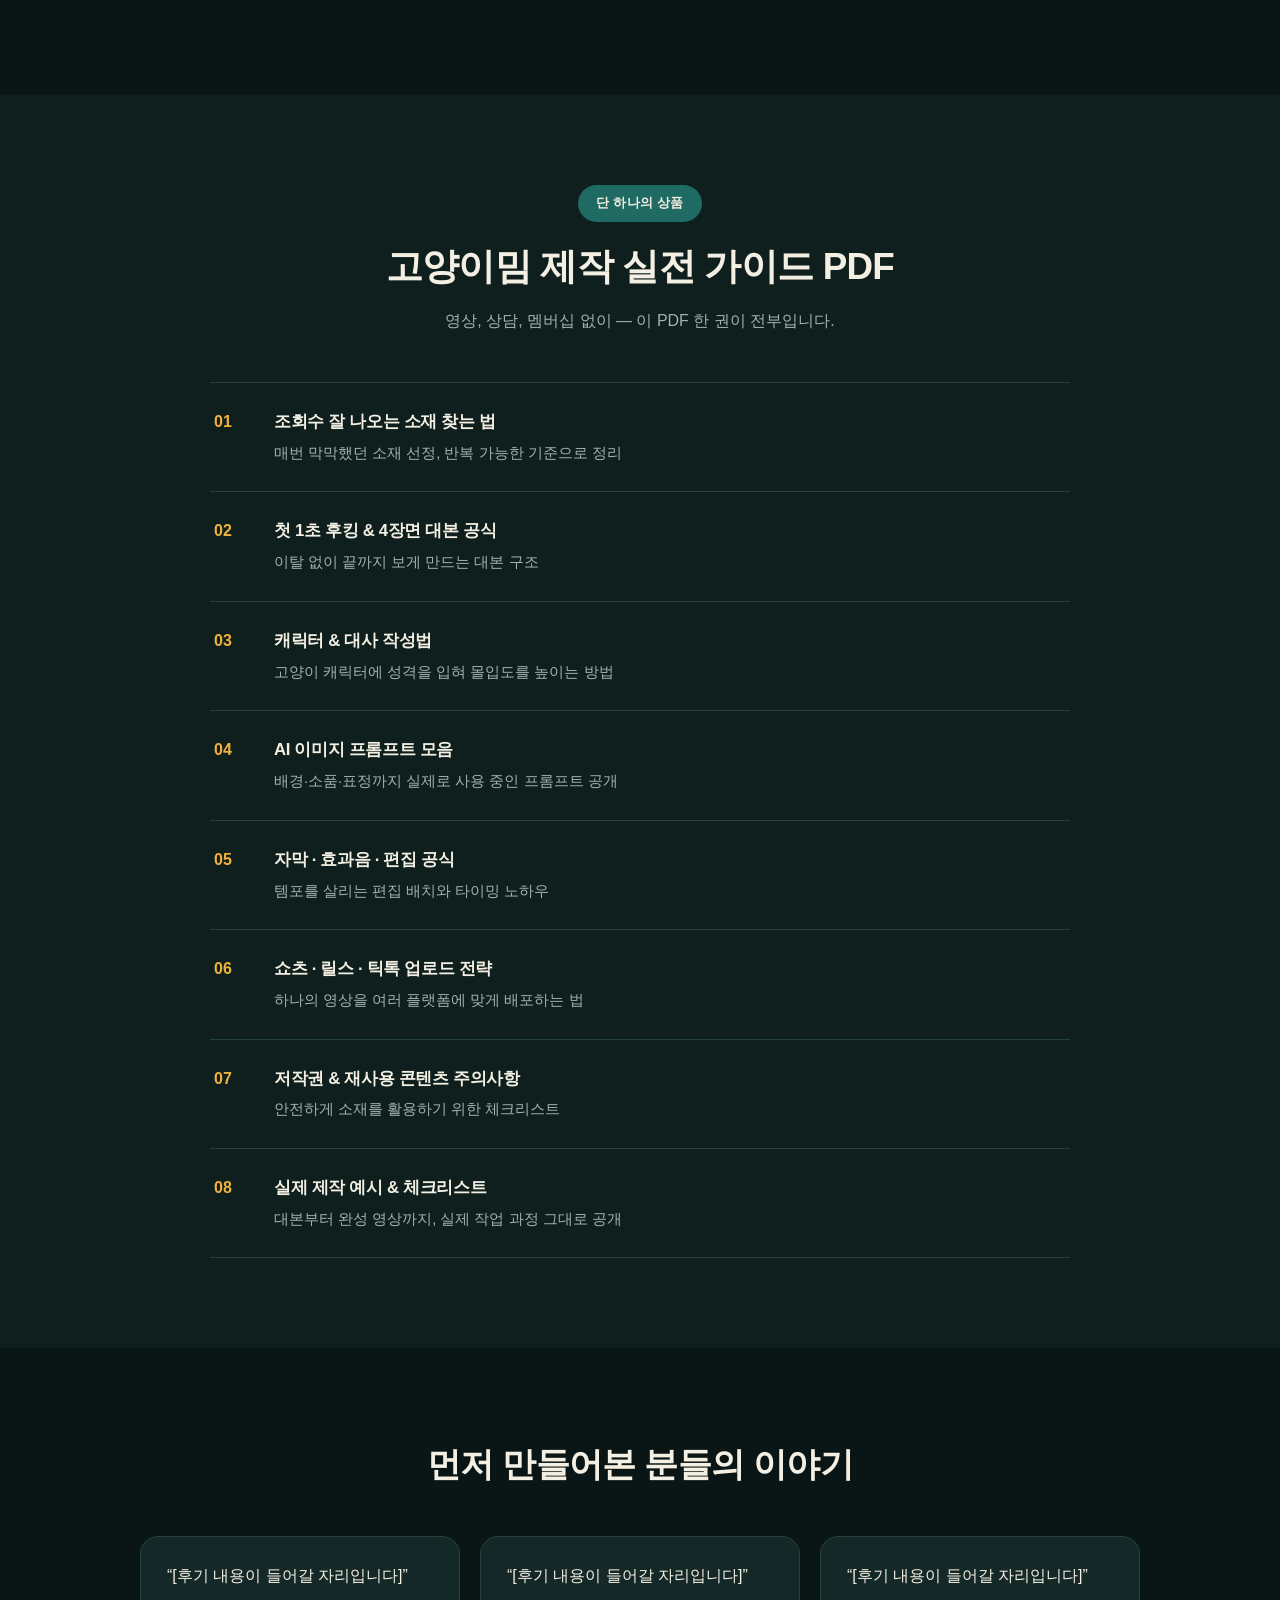
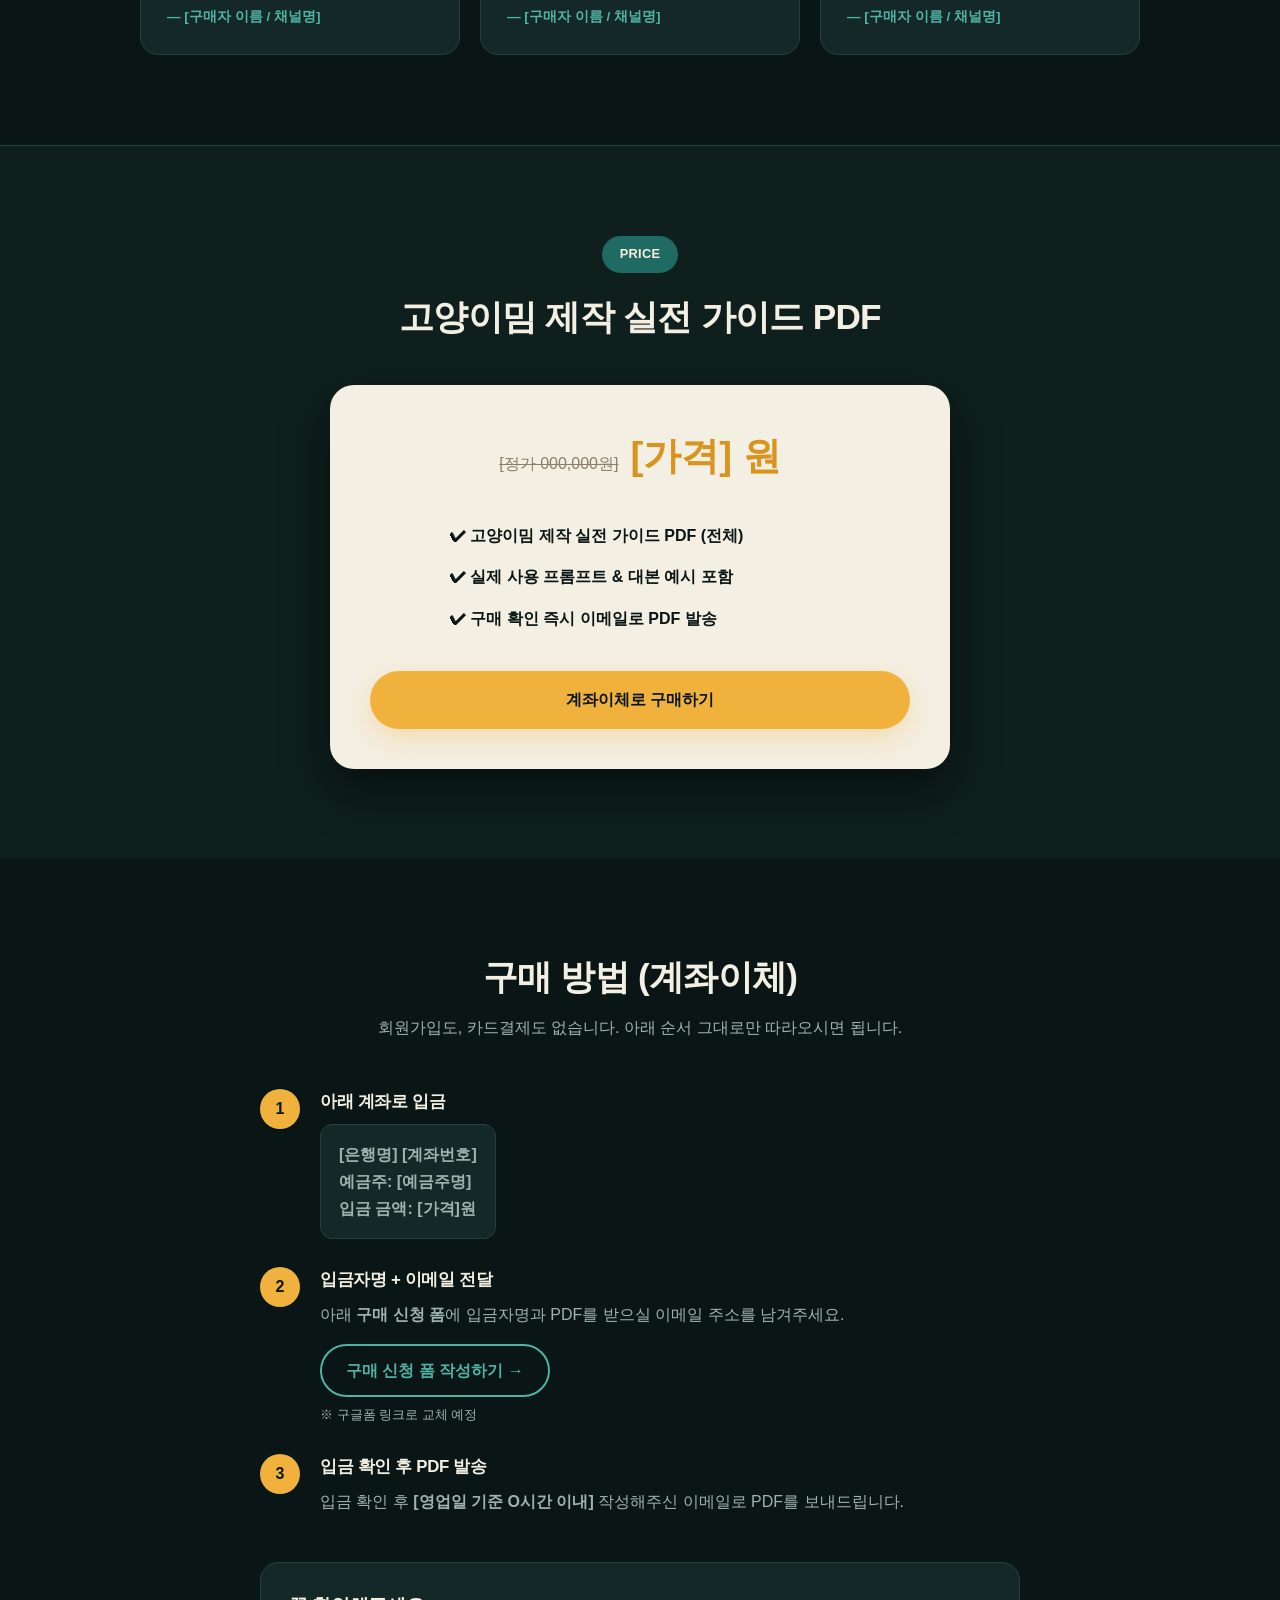
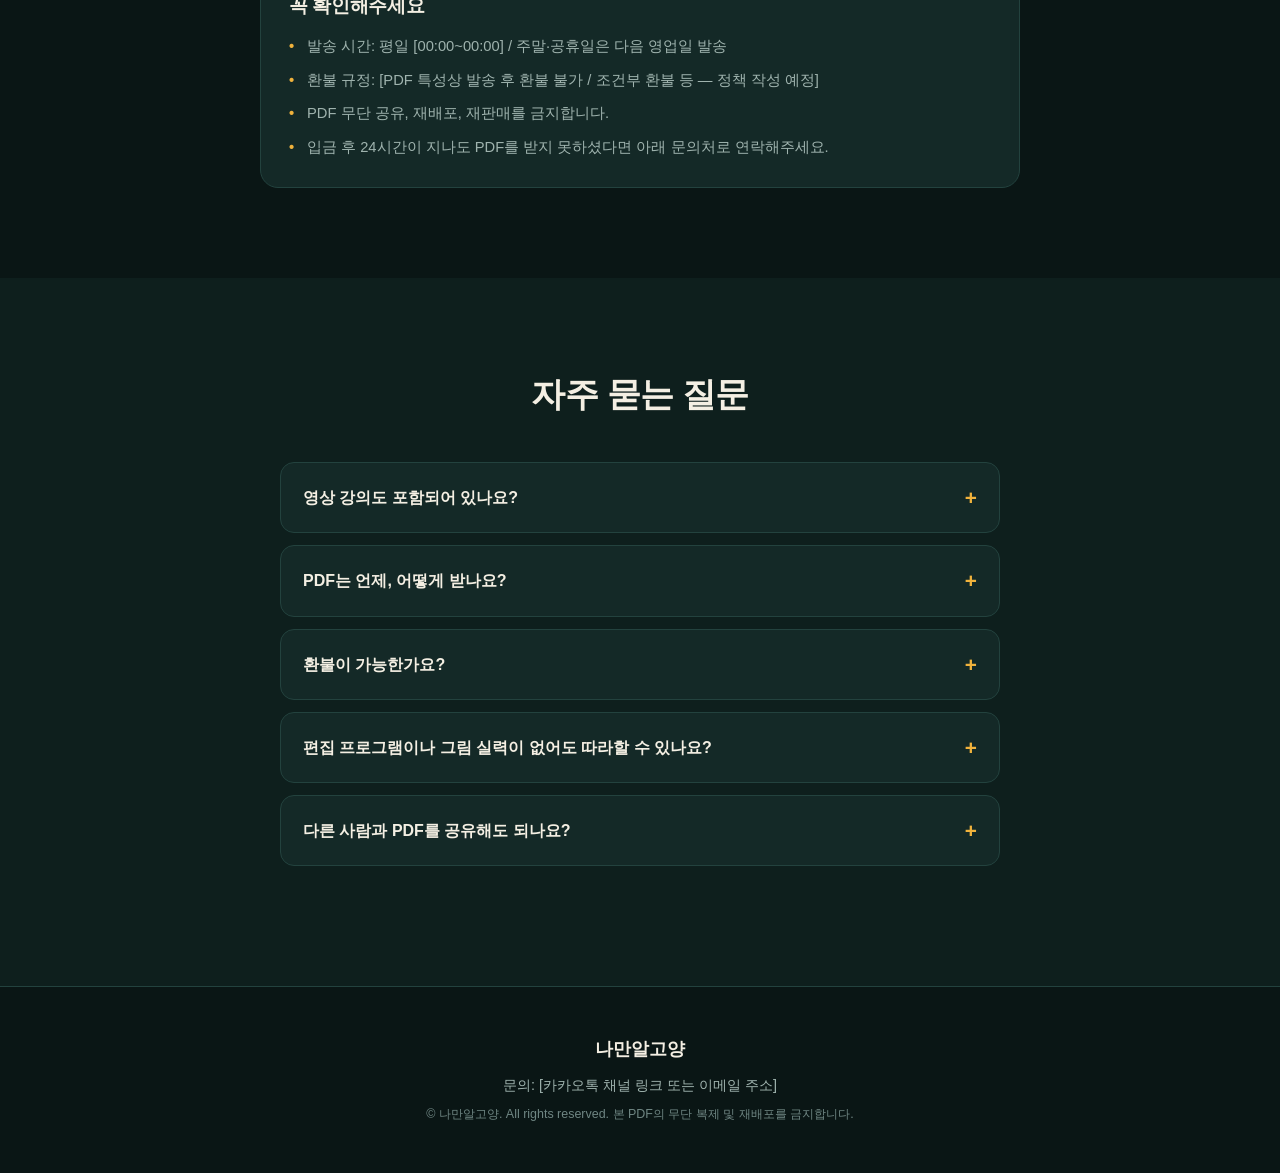
==== commit f6e4ef06: "채널 실제 브랜드 톤에 맞춰 다크 티일 테마로 전면 리디자인, 실제 채널 데이터 반영" ====
--- a/index.html
+++ b/index.html
@@ -23,46 +23,48 @@
   <section class="hero">
     <div class="hero-bg-paws" aria-hidden="true">🐾</div>
     <div class="hero-inner">
-      <p class="eyebrow">유튜브 '나만알고양' 운영자 직강 노하우</p>
+      <div class="hero-badge">
+        <span class="hero-avatar-slot" aria-hidden="true">🐱</span>
+        <span class="hero-badge-text">나만알고양 <span>· 구독자 4.22만 · 동영상 436개</span></span>
+      </div>
+      <p class="eyebrow">하루 1~2시간 · 부담 없는 부업</p>
       <h1>
         고양이 사진 몇 장으로<br>
-        <span class="highlight">끝까지 보는 밈 영상</span> 만드는 법
+        <span class="highlight">월 최대 100만원</span> 버는<br>
+        부업 만드는 법
       </h1>
       <p class="hero-sub">
-        소재 선정부터 대본, 캐릭터, 이미지, 편집, 업로드까지<br class="br-desktop">
-        제가 실제로 채널을 운영하며 쓰는 제작 과정을 그대로 PDF 한 권에 담았습니다.
+        하루 1~2시간, 소재 선정부터 대본, 캐릭터, 이미지, 편집, 업로드까지<br class="br-desktop">
+        제가 유튜브 '나만알고양'을 운영하며 실제로 쓰는 제작 과정을 그대로 PDF 한 권에 담았습니다.
       </p>
       <div class="hero-actions">
         <a href="#buy" class="btn btn-primary">PDF 구매하기 →</a>
         <a href="#inside" class="btn btn-ghost">뭐가 들어있는지 보기</a>
       </div>
       <p class="hero-note">⚠ 강의 아님 · PDF 전자책 1개 · 계좌이체 후 이메일로 즉시 발송</p>
+      <p class="hero-disclaimer">※ 월 최대 100만원은 실제 채널 수익 데이터 기준이며, 수익은 콘텐츠 성과·업로드 빈도 등에 따라 개인차가 있을 수 있습니다.</p>
     </div>
   </section>
 
   <!-- PROOF / CHANNEL STATS -->
   <section class="proof">
     <div class="proof-inner">
-      <p class="proof-label">실제로 운영 중인 채널의 결과입니다</p>
-      <div class="proof-grid">
+      <p class="proof-label">실제로 운영 중인 유튜브 '나만알고양' 채널의 결과입니다</p>
+      <div class="proof-grid proof-grid-3">
         <div class="proof-card">
-          <span class="proof-num">[구독자 수]</span>
-          <span class="proof-desc">나만알고양 구독자</span>
+          <span class="proof-num">4.22만</span>
+          <span class="proof-desc">구독자</span>
         </div>
         <div class="proof-card">
-          <span class="proof-num">[누적 조회수]</span>
+          <span class="proof-num">1억+</span>
           <span class="proof-desc">쇼츠 누적 조회수</span>
         </div>
         <div class="proof-card">
-          <span class="proof-num">[제작 시간]</span>
-          <span class="proof-desc">영상 한 편 제작 시간</span>
-        </div>
-        <div class="proof-card">
-          <span class="proof-num">[운영 기간]</span>
-          <span class="proof-desc">채널 운영 기간</span>
-        </div>
-      </div>
-      <p class="proof-edit">※ [ ] 표시된 숫자는 실제 채널 데이터로 교체 예정</p>
+          <span class="proof-num">하루 1~2시간</span>
+          <span class="proof-desc">실제 제작에 쓰는 시간</span>
+        </div>
+      </div>
+      <p class="proof-edit">※ 유튜브 스튜디오 데이터 기준 (2024.9~2026.7)</p>
     </div>
   </section>
 
--- a/styles.css
+++ b/styles.css
@@ -2,15 +2,18 @@
 * { margin: 0; padding: 0; box-sizing: border-box; }
 
 :root {
-  --ink: #1a1512;
-  --cream: #fdf6ec;
-  --paper: #fffaf2;
-  --orange: #ff7a30;
-  --orange-dark: #e35f14;
-  --orange-light: #ffe4cc;
-  --brown: #4a352a;
-  --line: #ecdfce;
-  --shadow: 0 12px 30px rgba(26, 21, 18, 0.08);
+  --bg: #0a1615;
+  --bg-alt: #0e1f1d;
+  --panel: #142927;
+  --panel-line: #23423e;
+  --teal: #1f6a63;
+  --teal-bright: #4fb3a4;
+  --gold: #f0b23c;
+  --gold-dark: #d99420;
+  --cream: #f4efe3;
+  --muted: #9fb3ae;
+  --muted-dim: #6f8683;
+  --shadow: 0 20px 44px rgba(0, 0, 0, 0.5);
   --radius: 18px;
 }
 
@@ -18,8 +21,8 @@
 
 body {
   font-family: "Pretendard", "Apple SD Gothic Neo", "Noto Sans KR", -apple-system, BlinkMacSystemFont, sans-serif;
-  color: var(--ink);
-  background: var(--cream);
+  color: var(--cream);
+  background: var(--bg);
   line-height: 1.6;
   -webkit-font-smoothing: antialiased;
   overflow-x: hidden;
@@ -35,16 +38,16 @@
   .br-desktop { display: none; }
 }
 
-h1, h2, h3 { font-weight: 800; letter-spacing: -0.02em; }
+h1, h2, h3 { font-weight: 800; letter-spacing: -0.02em; text-wrap: balance; }
 
 /* ===== Nav ===== */
 .nav {
   position: sticky;
   top: 0;
   z-index: 100;
-  background: rgba(253, 246, 236, 0.85);
+  background: rgba(10, 22, 21, 0.85);
   backdrop-filter: blur(10px);
-  border-bottom: 1px solid var(--line);
+  border-bottom: 1px solid var(--panel-line);
 }
 .nav-inner {
   max-width: 1080px;
@@ -58,18 +61,19 @@
   font-size: 1.25rem;
   font-weight: 900;
   letter-spacing: -0.02em;
-}
-.logo-dot { color: var(--orange); }
+  color: var(--cream);
+}
+.logo-dot { color: var(--gold); }
 .nav-cta {
-  background: var(--ink);
-  color: var(--paper);
+  background: var(--gold);
+  color: var(--bg);
   padding: 10px 20px;
   border-radius: 999px;
   font-size: 0.9rem;
-  font-weight: 700;
+  font-weight: 800;
   transition: transform 0.15s ease, background 0.15s ease;
 }
-.nav-cta:hover { background: var(--orange-dark); transform: translateY(-1px); }
+.nav-cta:hover { background: var(--gold-dark); transform: translateY(-1px); }
 
 /* ===== Buttons ===== */
 .btn {
@@ -81,53 +85,80 @@
   transition: transform 0.15s ease, box-shadow 0.15s ease, background 0.15s ease;
 }
 .btn-primary {
-  background: var(--orange);
-  color: #fff;
-  box-shadow: 0 10px 24px rgba(255, 122, 48, 0.35);
-}
-.btn-primary:hover { background: var(--orange-dark); transform: translateY(-2px); }
+  background: var(--gold);
+  color: var(--bg);
+  box-shadow: 0 10px 26px rgba(240, 178, 60, 0.3);
+}
+.btn-primary:hover { background: var(--gold-dark); transform: translateY(-2px); }
 .btn-ghost {
   background: transparent;
-  color: var(--ink);
-  border: 2px solid var(--ink);
-}
-.btn-ghost:hover { background: var(--ink); color: var(--paper); }
+  color: var(--cream);
+  border: 2px solid var(--cream);
+}
+.btn-ghost:hover { background: var(--cream); color: var(--bg); }
 .btn-outline {
   display: inline-block;
   margin-top: 16px;
   padding: 12px 24px;
   border-radius: 999px;
-  border: 2px solid var(--orange);
-  color: var(--orange-dark);
+  border: 2px solid var(--teal-bright);
+  color: var(--teal-bright);
   font-weight: 700;
 }
-.btn-outline:hover { background: var(--orange); color: #fff; }
+.btn-outline:hover { background: var(--teal-bright); color: var(--bg); }
 .btn-wide { width: 100%; text-align: center; margin-top: 24px; }
 
 /* ===== Hero ===== */
 .hero {
   position: relative;
-  padding: 120px 24px 90px;
+  padding: 110px 24px 90px;
   text-align: center;
   overflow: hidden;
   background:
-    radial-gradient(circle at 15% 20%, var(--orange-light) 0%, transparent 45%),
-    radial-gradient(circle at 85% 10%, var(--orange-light) 0%, transparent 40%);
+    radial-gradient(circle at 18% 15%, rgba(79, 179, 164, 0.25), transparent 45%),
+    radial-gradient(circle at 85% 8%, rgba(240, 178, 60, 0.12), transparent 40%),
+    var(--bg);
 }
 .hero-bg-paws {
   position: absolute;
   top: -40px;
   right: -20px;
   font-size: 220px;
-  opacity: 0.06;
+  opacity: 0.05;
   transform: rotate(15deg);
   pointer-events: none;
 }
 .hero-inner { max-width: 780px; margin: 0 auto; position: relative; }
+
+.hero-badge {
+  display: inline-flex;
+  align-items: center;
+  gap: 10px;
+  background: var(--panel);
+  border: 1px solid var(--panel-line);
+  padding: 8px 18px 8px 8px;
+  border-radius: 999px;
+  margin-bottom: 28px;
+}
+.hero-avatar-slot {
+  width: 32px;
+  height: 32px;
+  border-radius: 50%;
+  background: var(--teal);
+  display: flex;
+  align-items: center;
+  justify-content: center;
+  font-size: 1.05rem;
+  overflow: hidden;
+}
+.hero-avatar-slot img { width: 100%; height: 100%; object-fit: cover; }
+.hero-badge-text { font-size: 0.85rem; font-weight: 700; color: var(--cream); }
+.hero-badge-text span { color: var(--muted); font-weight: 500; }
+
 .eyebrow {
   display: inline-block;
-  background: var(--ink);
-  color: var(--paper);
+  background: var(--teal);
+  color: var(--cream);
   padding: 8px 18px;
   border-radius: 999px;
   font-size: 0.8rem;
@@ -140,13 +171,14 @@
   font-size: clamp(2.1rem, 5.2vw, 3.4rem);
   line-height: 1.28;
   margin-bottom: 24px;
+  color: var(--cream);
 }
 .highlight {
-  background: linear-gradient(transparent 60%, var(--orange-light) 60%);
+  background: linear-gradient(transparent 62%, rgba(240, 178, 60, 0.38) 62%);
 }
 .hero-sub {
   font-size: 1.05rem;
-  color: var(--brown);
+  color: var(--muted);
   margin-bottom: 36px;
 }
 .hero-actions {
@@ -158,30 +190,37 @@
 }
 .hero-note {
   font-size: 0.85rem;
-  color: #8a7864;
+  color: var(--muted-dim);
+}
+.hero-disclaimer {
+  font-size: 0.75rem;
+  color: var(--muted-dim);
+  margin-top: 10px;
 }
 
 /* ===== Proof ===== */
-.proof { padding: 60px 24px; background: var(--ink); color: var(--paper); }
+.proof { padding: 60px 24px; background: var(--bg-alt); border-top: 1px solid var(--panel-line); border-bottom: 1px solid var(--panel-line); }
 .proof-inner { max-width: 960px; margin: 0 auto; text-align: center; }
-.proof-label { color: #c9b8a4; margin-bottom: 32px; font-weight: 600; }
+.proof-label { color: var(--muted); margin-bottom: 32px; font-weight: 600; }
 .proof-grid {
   display: grid;
   grid-template-columns: repeat(4, 1fr);
   gap: 24px;
 }
+.proof-grid-3 { grid-template-columns: repeat(3, 1fr); }
 @media (max-width: 720px) {
   .proof-grid { grid-template-columns: repeat(2, 1fr); }
+  .proof-grid-3 { grid-template-columns: repeat(1, 1fr); }
 }
 .proof-card { display: flex; flex-direction: column; gap: 6px; }
-.proof-num { font-size: 1.5rem; font-weight: 900; color: var(--orange); }
-.proof-desc { font-size: 0.85rem; color: #c9b8a4; }
-.proof-edit { margin-top: 28px; font-size: 0.75rem; color: #8a7864; }
+.proof-num { font-size: 1.6rem; font-weight: 900; color: var(--gold); font-variant-numeric: tabular-nums; }
+.proof-desc { font-size: 0.85rem; color: var(--muted); }
+.proof-edit { margin-top: 28px; font-size: 0.75rem; color: var(--muted-dim); }
 
 /* ===== Pain ===== */
 .pain { padding: 90px 24px; }
 .pain-inner { max-width: 780px; margin: 0 auto; text-align: center; }
-.pain h2 { font-size: clamp(1.5rem, 3.4vw, 2.1rem); margin-bottom: 44px; }
+.pain h2 { font-size: clamp(1.5rem, 3.4vw, 2.1rem); margin-bottom: 44px; color: var(--cream); }
 .pain-list {
   display: grid;
   grid-template-columns: repeat(2, 1fr);
@@ -193,8 +232,8 @@
   .pain-list { grid-template-columns: 1fr; }
 }
 .pain-list li {
-  background: var(--paper);
-  border: 1px solid var(--line);
+  background: var(--panel);
+  border: 1px solid var(--panel-line);
   border-radius: var(--radius);
   padding: 22px;
   display: flex;
@@ -202,39 +241,39 @@
   align-items: flex-start;
 }
 .pain-icon { font-size: 1.5rem; }
-.pain-list p { font-weight: 600; }
+.pain-list p { font-weight: 600; color: var(--cream); }
 .pain-answer {
   font-size: 1.1rem;
   font-weight: 700;
-  color: var(--brown);
+  color: var(--muted);
 }
 
 /* ===== Inside / TOC ===== */
-.inside { padding: 90px 24px; background: var(--paper); }
+.inside { padding: 90px 24px; background: var(--bg-alt); }
 .inside-inner { max-width: 860px; margin: 0 auto; }
-.inside h2 { font-size: clamp(1.6rem, 3.6vw, 2.3rem); margin-bottom: 12px; }
-.inside-sub { color: var(--brown); margin-bottom: 48px; }
-.toc { display: flex; flex-direction: column; gap: 0; border-top: 1px solid var(--line); }
+.inside h2 { font-size: clamp(1.6rem, 3.6vw, 2.3rem); margin-bottom: 12px; color: var(--cream); }
+.inside-sub { color: var(--muted); margin-bottom: 48px; }
+.toc { display: flex; flex-direction: column; gap: 0; border-top: 1px solid var(--panel-line); }
 .toc-item {
   display: flex;
   gap: 24px;
   align-items: flex-start;
   padding: 26px 4px;
-  border-bottom: 1px solid var(--line);
+  border-bottom: 1px solid var(--panel-line);
 }
 .toc-num {
   font-size: 1rem;
   font-weight: 900;
-  color: var(--orange);
+  color: var(--gold);
   min-width: 36px;
 }
-.toc-item h3 { font-size: 1.05rem; margin-bottom: 6px; }
-.toc-item p { color: var(--brown); font-size: 0.92rem; }
+.toc-item h3 { font-size: 1.05rem; margin-bottom: 6px; color: var(--cream); }
+.toc-item p { color: var(--muted); font-size: 0.92rem; }
 
 /* ===== Testimonials ===== */
 .testi { padding: 90px 24px; }
 .testi-inner { max-width: 1000px; margin: 0 auto; }
-.testi h2 { font-size: clamp(1.5rem, 3.4vw, 2.1rem); margin-bottom: 44px; }
+.testi h2 { font-size: clamp(1.5rem, 3.4vw, 2.1rem); margin-bottom: 44px; color: var(--cream); }
 .testi-grid {
   display: grid;
   grid-template-columns: repeat(3, 1fr);
@@ -244,21 +283,21 @@
   .testi-grid { grid-template-columns: 1fr; }
 }
 .testi-card {
-  background: var(--paper);
-  border: 1px solid var(--line);
+  background: var(--panel);
+  border: 1px solid var(--panel-line);
   border-radius: var(--radius);
   padding: 26px;
 }
-.testi-card p { margin-bottom: 14px; color: var(--brown); }
-.testi-card cite { font-size: 0.85rem; font-weight: 700; font-style: normal; }
+.testi-card p { margin-bottom: 14px; color: var(--cream); }
+.testi-card cite { font-size: 0.85rem; font-weight: 700; font-style: normal; color: var(--teal-bright); }
 
 /* ===== Buy / Price ===== */
-.buy { padding: 90px 24px; background: var(--ink); color: var(--paper); }
+.buy { padding: 90px 24px; background: var(--bg-alt); border-top: 1px solid var(--panel-line); }
 .buy-inner { max-width: 620px; margin: 0 auto; }
-.buy h2 { font-size: clamp(1.6rem, 3.6vw, 2.2rem); margin-bottom: 40px; }
+.buy h2 { font-size: clamp(1.6rem, 3.6vw, 2.2rem); margin-bottom: 40px; color: var(--cream); }
 .price-card {
-  background: var(--paper);
-  color: var(--ink);
+  background: var(--cream);
+  color: var(--bg);
   border-radius: 24px;
   padding: 40px;
   box-shadow: var(--shadow);
@@ -271,16 +310,16 @@
   margin-bottom: 28px;
   flex-wrap: wrap;
 }
-.price-old { text-decoration: line-through; color: #a89787; font-size: 1rem; }
-.price-now { font-size: 2.4rem; font-weight: 900; color: var(--orange-dark); }
+.price-old { text-decoration: line-through; color: #8a7f6c; font-size: 1rem; }
+.price-now { font-size: 2.4rem; font-weight: 900; color: var(--gold-dark); font-variant-numeric: tabular-nums; }
 .price-list { margin: 0 auto 8px; max-width: 380px; }
 .price-list li { padding: 8px 0; font-weight: 600; }
 
 /* ===== How To Buy ===== */
-.howtobuy { padding: 90px 24px; background: var(--paper); }
+.howtobuy { padding: 90px 24px; }
 .howtobuy-inner { max-width: 760px; margin: 0 auto; }
-.howtobuy h2 { font-size: clamp(1.6rem, 3.6vw, 2.2rem); margin-bottom: 10px; }
-.howtobuy-sub { color: var(--brown); margin-bottom: 48px; }
+.howtobuy h2 { font-size: clamp(1.6rem, 3.6vw, 2.2rem); margin-bottom: 10px; color: var(--cream); }
+.howtobuy-sub { color: var(--muted); margin-bottom: 48px; }
 .steps { display: flex; flex-direction: column; gap: 28px; margin-bottom: 48px; }
 .steps li { display: flex; gap: 20px; }
 .step-num {
@@ -288,33 +327,36 @@
   width: 40px;
   height: 40px;
   border-radius: 50%;
-  background: var(--orange);
-  color: #fff;
+  background: var(--gold);
+  color: var(--bg);
   font-weight: 900;
   display: flex;
   align-items: center;
   justify-content: center;
 }
-.steps h3 { margin-bottom: 8px; font-size: 1.05rem; }
+.steps h3 { margin-bottom: 8px; font-size: 1.05rem; color: var(--cream); }
+.steps p { color: var(--muted); }
 .account-box {
-  background: var(--orange-light);
+  background: var(--panel);
+  border: 1px solid var(--panel-line);
   border-radius: 12px;
   padding: 16px 18px;
   font-weight: 700;
   line-height: 1.7;
-}
-.small-note { font-size: 0.8rem; color: #a89787; margin-top: 8px; }
+  color: var(--cream);
+}
+.small-note { font-size: 0.8rem; color: var(--muted-dim); margin-top: 8px; }
 .notice-box {
-  background: #fff;
-  border: 1px solid var(--line);
+  background: var(--panel);
+  border: 1px solid var(--panel-line);
   border-radius: var(--radius);
   padding: 28px;
 }
-.notice-box h3 { margin-bottom: 14px; }
+.notice-box h3 { margin-bottom: 14px; color: var(--cream); }
 .notice-box ul { display: flex; flex-direction: column; gap: 10px; }
 .notice-box li {
   font-size: 0.92rem;
-  color: var(--brown);
+  color: var(--muted);
   padding-left: 18px;
   position: relative;
 }
@@ -322,18 +364,18 @@
   content: "•";
   position: absolute;
   left: 0;
-  color: var(--orange);
+  color: var(--gold);
   font-weight: 900;
 }
 
 /* ===== FAQ ===== */
-.faq { padding: 90px 24px 120px; }
+.faq { padding: 90px 24px 120px; background: var(--bg-alt); }
 .faq-inner { max-width: 720px; margin: 0 auto; }
-.faq h2 { font-size: clamp(1.5rem, 3.4vw, 2.1rem); margin-bottom: 40px; }
+.faq h2 { font-size: clamp(1.5rem, 3.4vw, 2.1rem); margin-bottom: 40px; color: var(--cream); }
 .faq-list { display: flex; flex-direction: column; gap: 12px; }
 .faq-item {
-  background: var(--paper);
-  border: 1px solid var(--line);
+  background: var(--panel);
+  border: 1px solid var(--panel-line);
   border-radius: 14px;
   padding: 18px 22px;
 }
@@ -344,20 +386,27 @@
   display: flex;
   justify-content: space-between;
   align-items: center;
+  color: var(--cream);
 }
 .faq-item summary::after {
   content: "+";
   font-size: 1.3rem;
-  color: var(--orange);
+  color: var(--gold);
   font-weight: 900;
   transition: transform 0.2s ease;
 }
 .faq-item[open] summary::after { transform: rotate(45deg); }
 .faq-item summary::-webkit-details-marker { display: none; }
-.faq-item p { margin-top: 14px; color: var(--brown); font-size: 0.92rem; }
+.faq-item p { margin-top: 14px; color: var(--muted); font-size: 0.92rem; }
 
 /* ===== Footer ===== */
-.footer { padding: 48px 24px; background: var(--ink); color: #c9b8a4; text-align: center; }
-.footer-logo { color: var(--paper); font-weight: 900; font-size: 1.1rem; margin-bottom: 10px; }
+.footer { padding: 48px 24px; background: var(--bg); border-top: 1px solid var(--panel-line); color: var(--muted); text-align: center; }
+.footer-logo { color: var(--cream); font-weight: 900; font-size: 1.1rem; margin-bottom: 10px; }
 .footer-contact { margin-bottom: 8px; font-size: 0.9rem; }
-.footer-copy { font-size: 0.78rem; color: #8a7864; }
+.footer-copy { font-size: 0.78rem; color: var(--muted-dim); }
+
+/* focus visibility */
+a:focus-visible, summary:focus-visible, button:focus-visible {
+  outline: 2px solid var(--teal-bright);
+  outline-offset: 3px;
+}
